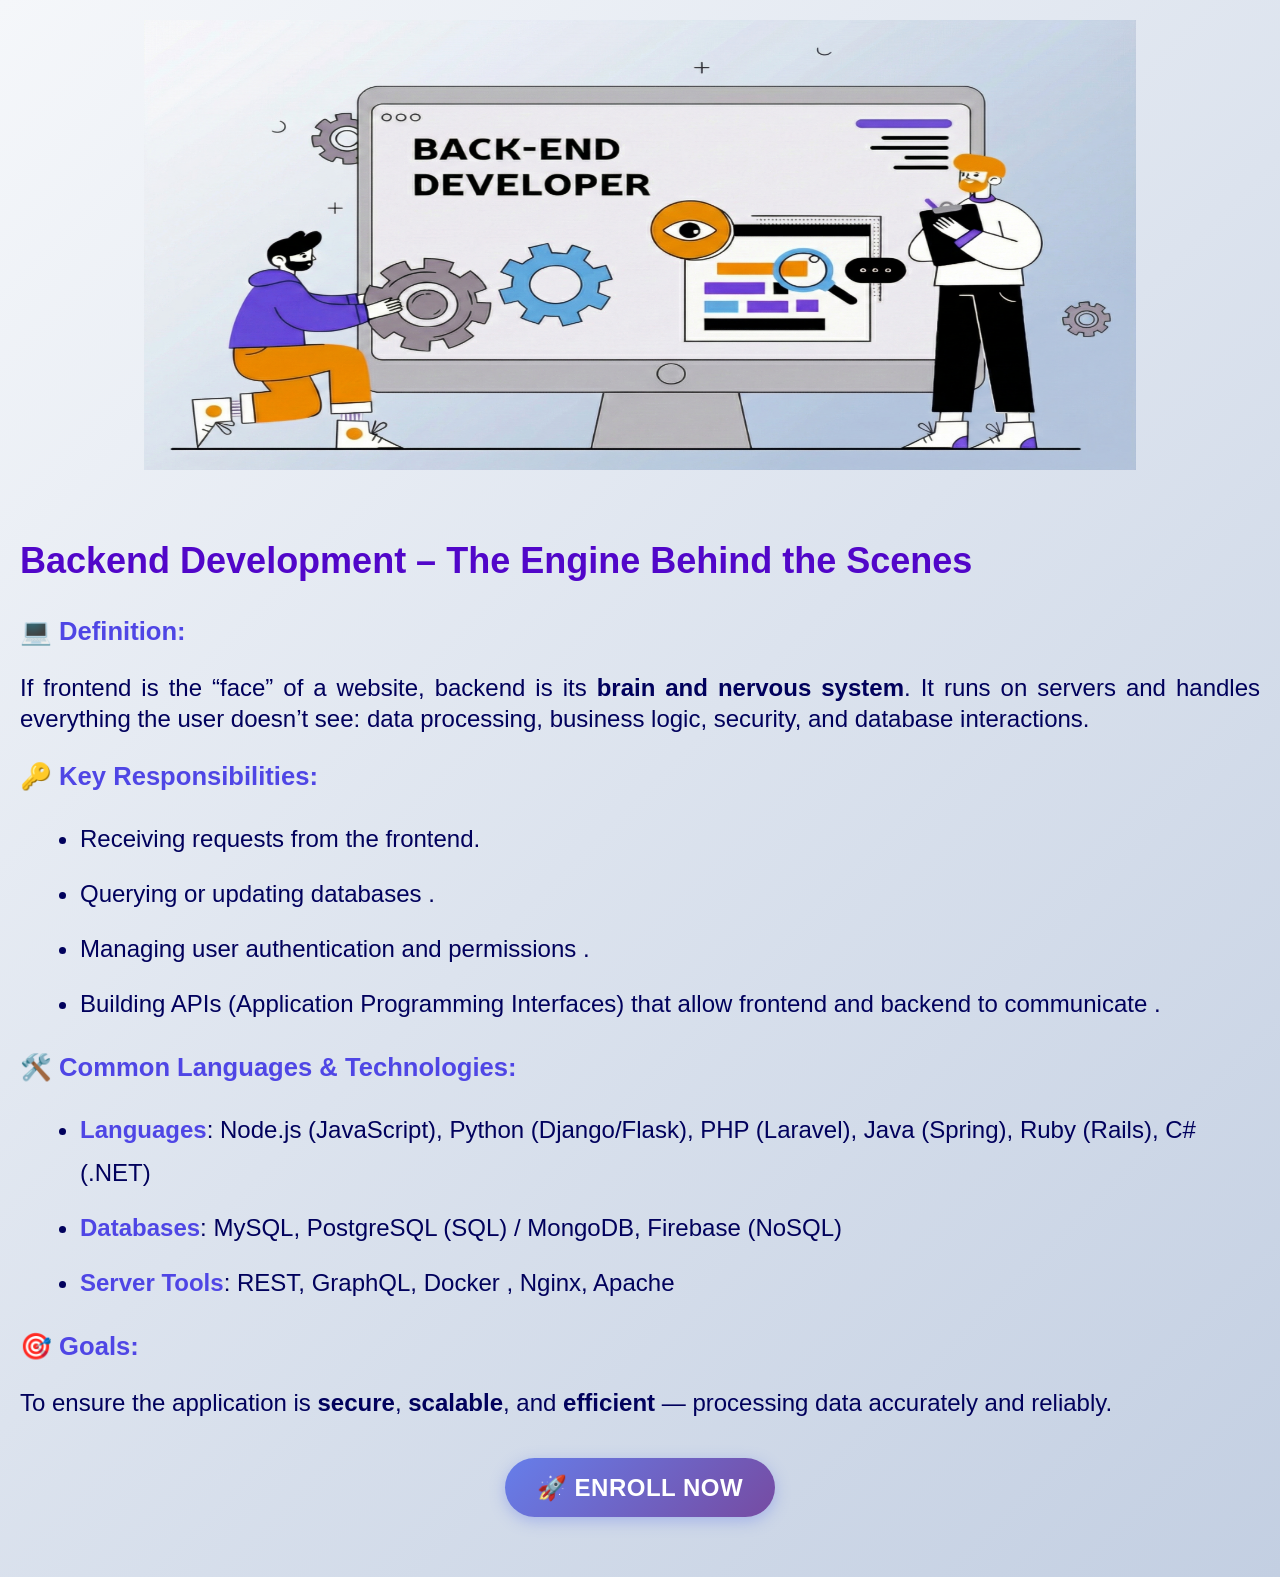
==== Backend.html @ 8411dad5 "Add files via upload" ====
<!DOCTYPE html>
<html lang="en">
<head>
    <meta charset="UTF-8">
    <meta name="viewport" content="width=device-width, initial-scale=1.0">
    <title>Backend Development</title>
        <style>
        body {
            font-family: 'Segoe UI', Tahoma, Geneva, Verdana, sans-serif;
            font-size: 1.1rem;
            line-height: 1.3;
            margin: 0;
            padding: 20px;
            background: linear-gradient(135deg, #f5f7fa 0%, #c3cfe2 100%);
        }

        /* Section Headings */
        h3 {
            color: #4F46E5;
            font-size: 1.6rem;
            margin:25px 0 15px ;
            display: flex;
            align-items: center;
        }

        /* Paragraphs */
        p {
            color: rgb(1, 1, 92);
            margin-bottom: 20px;
            text-align: justify;
        }

        /* Lists */
        ul {
            color: rgb(1, 1, 92);
            margin-left: 20px;
            margin-bottom: 25px;
        }

        ul li {
            margin-bottom: 12px;
            line-height: 1.8;
        }

        ul li strong {
            color: #4F46E5;
        }

    </style>
</head>
<body style="font-size:x-large ;">
    <div align="center">
          <img src="Images/p2.png" alt="Backend Development" title="Backend Development" width="80%" height="450px">
    </div>
<br>
    <div >
        <h2 style="color: rgb(81, 6, 201);">Backend Development – The Engine Behind the Scenes </h2>
    <h3>💻 Definition:</h3>
    <p>
        If frontend is the “face” of a website, backend is its <strong>brain and nervous system</strong>. 
        It runs on servers and handles everything the user doesn’t see: data processing, business logic, 
        security, and database interactions.
    </p>

    <h3>🔑 Key Responsibilities:</h3>
    <ul>
        <li>Receiving requests from the frontend.</li>
        <li>Querying or updating databases .</li>
        <li>Managing user authentication and permissions .</li>
        <li>Building APIs (Application Programming Interfaces) that allow frontend and backend to communicate .</li>
    </ul>

    <h3>🛠️ Common Languages & Technologies:</h3>
    <ul>
        <li><strong>Languages</strong>: Node.js (JavaScript), Python (Django/Flask), PHP (Laravel), Java (Spring), Ruby (Rails), C# (.NET)</li>
        <li><strong>Databases</strong>: MySQL, PostgreSQL (SQL)  / MongoDB, Firebase (NoSQL)</li>
        <li><strong>Server Tools</strong>: REST, GraphQL, Docker , Nginx, Apache</li>
    </ul>

    <h3>🎯 Goals:</h3>
    <p>
        To ensure the application is <strong>secure</strong>, <strong>scalable</strong>, and <strong>efficient</strong> — 
        processing data accurately and reliably.
    </p>

    <div style="text-align: center; margin: 40px 0;">
    <a href="#" 
       style="
           display: inline-block;
           background: linear-gradient(135deg, #667eea, #764ba2);
           color: white;
           padding: 14px 32px;
           font-size: 1.5rem;
           font-weight: bold;
           text-decoration: none;
           border-radius: 50px;
           box-shadow: 0 4px 15px rgba(102, 126, 234, 0.4);
           transition: all 0.3s ease;
           letter-spacing: 0.5px;
           text-transform: uppercase;
       "
       onmouseover="this.style.transform='scale(1.05)'; this.style.boxShadow='0 6px 20px rgba(102, 126, 234, 0.6)'"
       onmouseout="this.style.transform='scale(1)'; this.style.boxShadow='0 4px 15px rgba(102, 126, 234, 0.4)'">
        🚀 Enroll Now
    </a>
</div>
    </div>
</body>
</html>
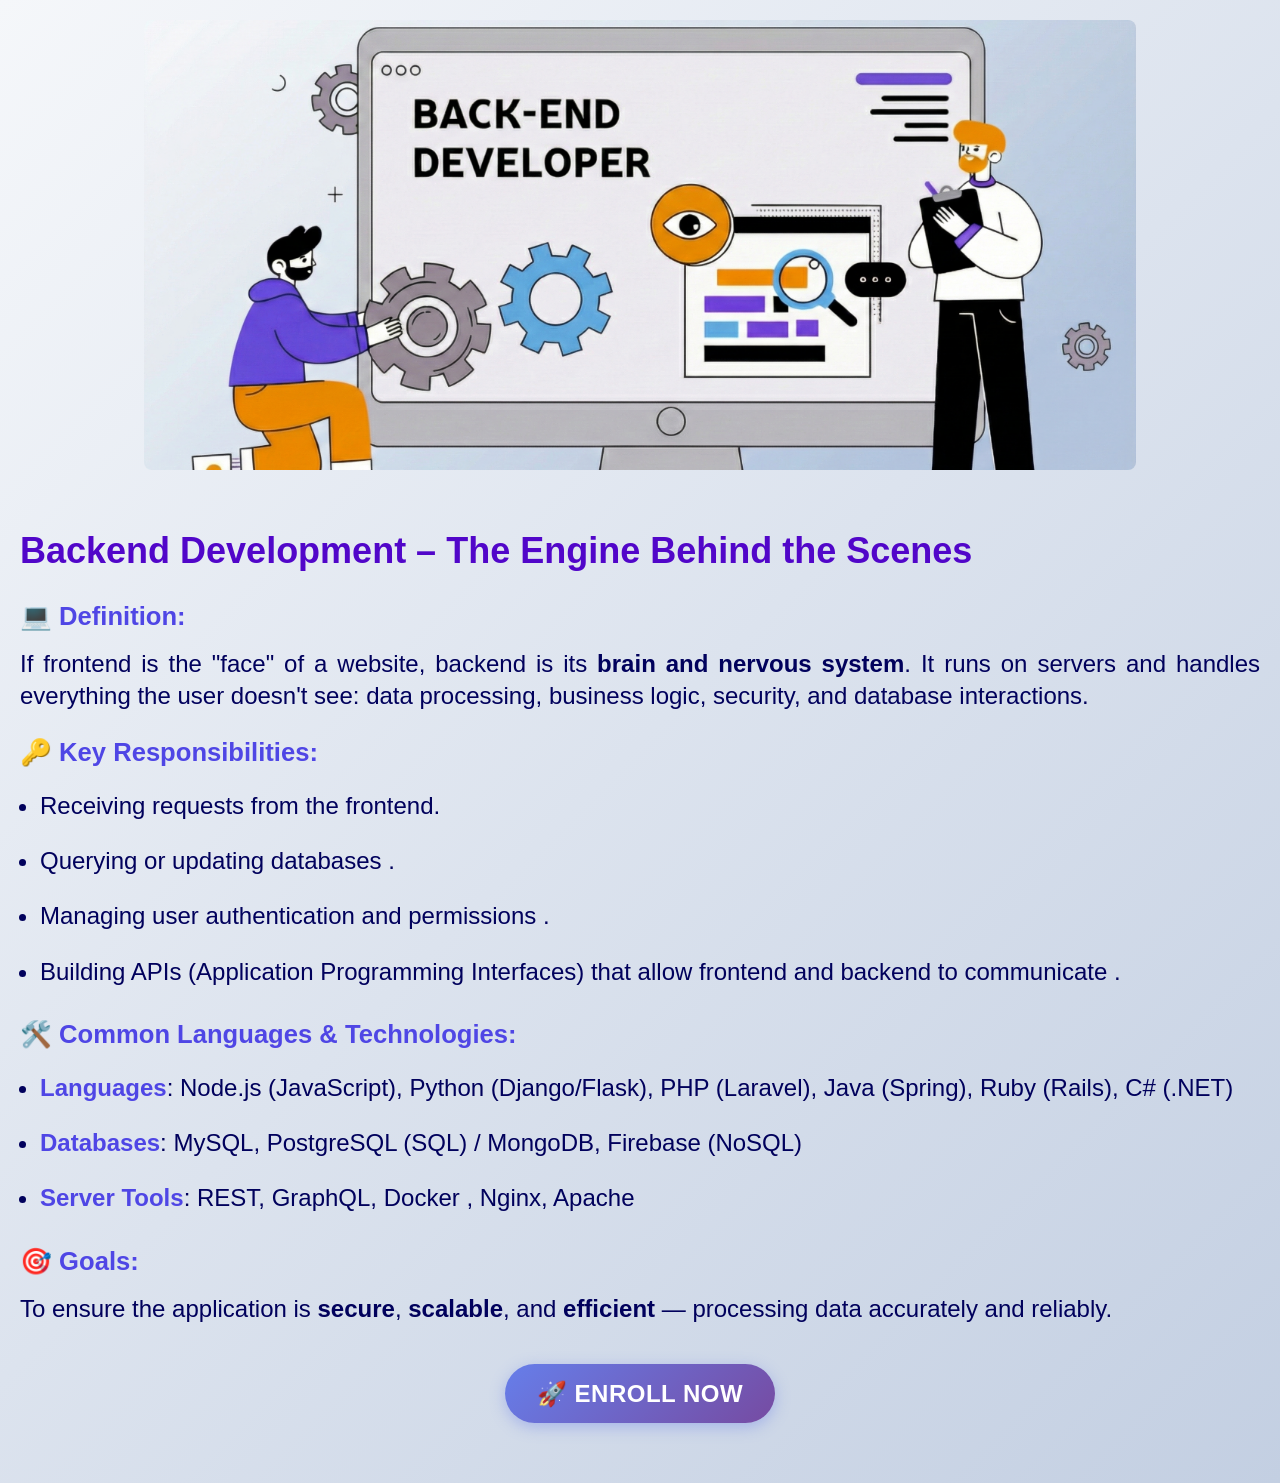
==== commit a7f6cab1: "Update Backend.html" ====
--- a/Backend.html
+++ b/Backend.html
@@ -4,106 +4,48 @@
     <meta charset="UTF-8">
     <meta name="viewport" content="width=device-width, initial-scale=1.0">
     <title>Backend Development</title>
-        <style>
-        body {
-            font-family: 'Segoe UI', Tahoma, Geneva, Verdana, sans-serif;
-            font-size: 1.1rem;
-            line-height: 1.3;
-            margin: 0;
-            padding: 20px;
-            background: linear-gradient(135deg, #f5f7fa 0%, #c3cfe2 100%);
-        }
+    <link rel="stylesheet" href="CSS/style.css">
+</head>
+<body class="inner-page-body">
 
-        /* Section Headings */
-        h3 {
-            color: #4F46E5;
-            font-size: 1.6rem;
-            margin:25px 0 15px ;
-            display: flex;
-            align-items: center;
-        }
+    <div class="inner-hero">
+        <img src="Images/p2.png" alt="Backend Development" title="Backend Development">
+    </div>
+    <br>
+    <div>
+        <h2>Backend Development – The Engine Behind the Scenes</h2>
+        <h3>💻 Definition:</h3>
+        <p>
+            If frontend is the "face" of a website, backend is its <strong>brain and nervous system</strong>. 
+            It runs on servers and handles everything the user doesn't see: data processing, business logic, 
+            security, and database interactions.
+        </p>
 
-        /* Paragraphs */
-        p {
-            color: rgb(1, 1, 92);
-            margin-bottom: 20px;
-            text-align: justify;
-        }
+        <h3>🔑 Key Responsibilities:</h3>
+        <ul>
+            <li>Receiving requests from the frontend.</li>
+            <li>Querying or updating databases .</li>
+            <li>Managing user authentication and permissions .</li>
+            <li>Building APIs (Application Programming Interfaces) that allow frontend and backend to communicate .</li>
+        </ul>
 
-        /* Lists */
-        ul {
-            color: rgb(1, 1, 92);
-            margin-left: 20px;
-            margin-bottom: 25px;
-        }
+        <h3>🛠️ Common Languages & Technologies:</h3>
+        <ul>
+            <li><strong>Languages</strong>: Node.js (JavaScript), Python (Django/Flask), PHP (Laravel), Java (Spring), Ruby (Rails), C# (.NET)</li>
+            <li><strong>Databases</strong>: MySQL, PostgreSQL (SQL)  / MongoDB, Firebase (NoSQL)</li>
+            <li><strong>Server Tools</strong>: REST, GraphQL, Docker , Nginx, Apache</li>
+        </ul>
 
-        ul li {
-            margin-bottom: 12px;
-            line-height: 1.8;
-        }
+        <h3>🎯 Goals:</h3>
+        <p>
+            To ensure the application is <strong>secure</strong>, <strong>scalable</strong>, and <strong>efficient</strong> — 
+            processing data accurately and reliably.
+        </p>
 
-        ul li strong {
-            color: #4F46E5;
-        }
+        <div class="enroll-wrapper">
+            <a href="#" class="enroll-btn">🚀 Enroll Now</a>
+        </div>
+    </div>
 
-    </style>
-</head>
-<body style="font-size:x-large ;">
-    <div align="center">
-          <img src="Images/p2.png" alt="Backend Development" title="Backend Development" width="80%" height="450px">
-    </div>
-<br>
-    <div >
-        <h2 style="color: rgb(81, 6, 201);">Backend Development – The Engine Behind the Scenes </h2>
-    <h3>💻 Definition:</h3>
-    <p>
-        If frontend is the “face” of a website, backend is its <strong>brain and nervous system</strong>. 
-        It runs on servers and handles everything the user doesn’t see: data processing, business logic, 
-        security, and database interactions.
-    </p>
-
-    <h3>🔑 Key Responsibilities:</h3>
-    <ul>
-        <li>Receiving requests from the frontend.</li>
-        <li>Querying or updating databases .</li>
-        <li>Managing user authentication and permissions .</li>
-        <li>Building APIs (Application Programming Interfaces) that allow frontend and backend to communicate .</li>
-    </ul>
-
-    <h3>🛠️ Common Languages & Technologies:</h3>
-    <ul>
-        <li><strong>Languages</strong>: Node.js (JavaScript), Python (Django/Flask), PHP (Laravel), Java (Spring), Ruby (Rails), C# (.NET)</li>
-        <li><strong>Databases</strong>: MySQL, PostgreSQL (SQL)  / MongoDB, Firebase (NoSQL)</li>
-        <li><strong>Server Tools</strong>: REST, GraphQL, Docker , Nginx, Apache</li>
-    </ul>
-
-    <h3>🎯 Goals:</h3>
-    <p>
-        To ensure the application is <strong>secure</strong>, <strong>scalable</strong>, and <strong>efficient</strong> — 
-        processing data accurately and reliably.
-    </p>
-
-    <div style="text-align: center; margin: 40px 0;">
-    <a href="#" 
-       style="
-           display: inline-block;
-           background: linear-gradient(135deg, #667eea, #764ba2);
-           color: white;
-           padding: 14px 32px;
-           font-size: 1.5rem;
-           font-weight: bold;
-           text-decoration: none;
-           border-radius: 50px;
-           box-shadow: 0 4px 15px rgba(102, 126, 234, 0.4);
-           transition: all 0.3s ease;
-           letter-spacing: 0.5px;
-           text-transform: uppercase;
-       "
-       onmouseover="this.style.transform='scale(1.05)'; this.style.boxShadow='0 6px 20px rgba(102, 126, 234, 0.6)'"
-       onmouseout="this.style.transform='scale(1)'; this.style.boxShadow='0 4px 15px rgba(102, 126, 234, 0.4)'">
-        🚀 Enroll Now
-    </a>
-</div>
-    </div>
 </body>
-</html>+</html>
--- a/CSS/style.css
+++ b/CSS/style.css
@@ -0,0 +1,662 @@
+/* ===== Global Styles ===== */
+* {
+    margin: 0;
+    padding: 0;
+    box-sizing: border-box;
+}
+
+body {
+    margin: 0;
+    background: linear-gradient(135deg, #667eea 0%, #764ba2 100%);
+    font-family: 'Segoe UI', Tahoma, Geneva, Verdana, sans-serif;
+    min-height: 100vh;
+    position: relative;
+}
+
+/* ===== Smooth Scrolling ===== */
+html {
+    scroll-behavior: smooth;
+}
+
+/* ===== Loading Animation ===== */
+@keyframes pulse {
+    0%, 100% { opacity: 1; }
+    50% { opacity: 0.5; }
+}
+
+@keyframes fadeIn {
+    from { opacity: 0; transform: translateY(20px); }
+    to { opacity: 1; transform: translateY(0); }
+}
+
+
+/* ================================================
+   LOGIN PAGE (index.html)
+   ================================================ */
+
+.login-body {
+    font-family: 'Segoe UI', Tahoma, Geneva, Verdana, sans-serif;
+    background: linear-gradient(135deg, #667eea 0%, #764ba2 100%);
+    margin: 0;
+    padding: 0;
+    display: flex;
+    justify-content: center;
+    align-items: center;
+    min-height: 100vh;
+    color: white;
+}
+
+.login-container {
+    background: rgba(255, 255, 255, 0.95);
+    padding: 30px;
+    border-radius: 15px;
+    box-shadow: 0 8px 30px rgba(0, 0, 0, 0.15);
+    width: 600px;
+    max-width: 95vw;
+    text-align: center;
+    color: #333;
+}
+
+.login-container h2 {
+    color: #4F46E5;
+    margin-bottom: 20px;
+}
+
+.login-container input {
+    width: 90%;
+    padding: 12px;
+    margin: 10px 0;
+    border: 1px solid #ddd;
+    border-radius: 8px;
+    font-size: 14px;
+    transition: border-color 0.9s;
+}
+
+.login-container input:focus {
+    border-color: #60A5FA;
+    outline: none;
+}
+
+.login-container button {
+    width: 100%;
+    padding: 12px;
+    background: #4F46E5;
+    color: white;
+    border: none;
+    border-radius: 8px;
+    cursor: pointer;
+    font-size: 16px;
+    transition: background 0.3s;
+}
+
+.login-container button:hover {
+    background: #60A5FA;
+}
+
+.login-footer-links {
+    margin-top: 20px;
+    font-size: 14px;
+}
+
+.login-footer-links a {
+    color: #4F46E5;
+    text-decoration: none;
+    margin: 0 10px;
+}
+
+.login-footer-links a:hover {
+    text-decoration: underline;
+}
+
+/* Team Section */
+.team-section {
+    margin-top: 30px;
+    padding-top: 20px;
+    border-top: 1px solid #eee;
+}
+
+.team-section h3 {
+    text-align: center;
+    color: #4F46E5;
+    margin: 30px 0 15px;
+}
+
+.team-container {
+    display: flex;
+    justify-content: center;
+    flex-wrap: wrap;
+    gap: 20px;
+}
+
+.team-member {
+    display: flex;
+    flex-direction: column;
+    align-items: center;
+    text-align: center;
+}
+
+.avatar {
+    width: 90px;
+    height: 90px;
+    border-radius: 50%;
+    background-size: cover;
+    background-position: center;
+    border: 2px solid #e2e8f0;
+    margin-bottom: 8px;
+}
+
+.team-member p {
+    font-size: 0.95rem;
+    color: #4F46E5;
+    font-weight: 700;
+}
+
+
+/* ================================================
+   HOME PAGE (Home.html)
+   ================================================ */
+
+/* ===== Navigator Styles ===== */
+.Navigator {
+    background: linear-gradient(135deg, #ffffff 0%, #f0f4ff 100%);
+    padding: 20px 30px;
+    box-shadow: 0 4px 20px rgba(0, 0, 0, 0.1);
+    border-bottom: 4px solid #667eea;
+    display: flex;
+    align-items: center;
+    flex-wrap: wrap;
+    gap: 20px;
+    position: sticky;
+    top: 0;
+    z-index: 100;
+    backdrop-filter: blur(10px);
+}
+
+.Navigator h1 {
+    color: #4F46E5;
+    font-size: 2.5rem;
+    font-weight: 700;
+    margin-right: 30px;
+    background: linear-gradient(135deg, #667eea, #764ba2);
+    -webkit-background-clip: text;
+    -webkit-text-fill-color: transparent;
+    background-clip: text;
+    text-shadow: 2px 2px 4px rgba(0, 0, 0, 0.05);
+}
+
+.Navigator a {
+    display: flex;
+    align-items: center;
+    gap: 10px;
+    color: #4F46E5;
+    text-decoration: none;
+    font-size: 1rem;
+    font-weight: 600;
+    padding: 12px 20px;
+    border-radius: 12px;
+    transition: all 0.3s ease;
+    background: rgba(255, 255, 255, 0.5);
+    border: 2px solid transparent;
+    margin-left: 0;
+}
+
+.Navigator a:hover {
+    background: linear-gradient(135deg, #667eea, #764ba2);
+    color: white;
+    transform: translateY(-3px);
+    box-shadow: 0 6px 20px rgba(102, 126, 234, 0.4);
+    border-color: white;
+}
+
+.Navigator a img {
+    width: 45px;
+    height: 45px;
+    transition: transform 0.3s ease;
+    filter: drop-shadow(0 2px 4px rgba(0, 0, 0, 0.1));
+}
+
+.Navigator a:hover img {
+    transform: rotate(360deg) scale(1.1);
+}
+
+/* ===== Content Section ===== */
+.content {
+    background: rgba(255, 255, 255, 0.95);
+    backdrop-filter: blur(20px);
+    margin: 30px auto;
+    width: 85%;
+    max-width: 1400px;
+    padding: 30px;
+    border-radius: 20px;
+    box-shadow: 0 10px 40px rgba(0, 0, 0, 0.15);
+    animation: fadeIn 0.6s ease;
+}
+
+.content:hover {
+    box-shadow: 0 15px 50px rgba(102, 126, 234, 0.2);
+    transition: box-shadow 0.3s ease;
+}
+
+#inner_head {
+    color: #764ba2;
+    text-align: center;
+    font-size: 2.5rem;
+    font-weight: 700;
+    margin-bottom: 25px;
+    background: linear-gradient(135deg, #667eea, #764ba2);
+    -webkit-background-clip: text;
+    -webkit-text-fill-color: transparent;
+    background-clip: text;
+    position: relative;
+    padding-bottom: 15px;
+}
+
+#inner_head::after {
+    content: '';
+    position: absolute;
+    bottom: 0;
+    left: 50%;
+    transform: translateX(-50%);
+    width: 100px;
+    height: 4px;
+    background: linear-gradient(90deg, #667eea, #764ba2);
+    border-radius: 2px;
+}
+
+#ContentFrame {
+    width: 100%;
+    height: 1520px;
+    border: none;
+    border-radius: 15px;
+    box-shadow: 0 4px 15px rgba(0, 0, 0, 0.1);
+    background: #c3cfe2;
+}
+
+/* ===== Footer Styles ===== */
+.footer {
+    margin-top: 40px;
+    background: linear-gradient(135deg, #ffffff 0%, #f0f4ff 100%);
+    padding: 30px 20px;
+    text-align: center;
+    border-top: 4px solid #667eea;
+    box-shadow: 0 -4px 20px rgba(0, 0, 0, 0.1);
+}
+
+.footer-links {
+    margin-bottom: 20px;
+    display: flex;
+    justify-content: center;
+    flex-wrap: wrap;
+    gap: 15px;
+}
+
+.footer-links a {
+    color: #4F46E5;
+    text-decoration: none;
+    font-size: 0.95rem;
+    font-weight: 600;
+    padding: 8px 16px;
+    border-radius: 8px;
+    transition: all 0.3s ease;
+    position: relative;
+}
+
+.footer-links a::before {
+    content: '';
+    position: absolute;
+    bottom: 0;
+    left: 0;
+    width: 0;
+    height: 2px;
+    background: linear-gradient(90deg, #667eea, #764ba2);
+    transition: width 0.3s ease;
+}
+
+.footer-links a:hover::before {
+    width: 100%;
+}
+
+.footer-links a:hover {
+    color: #764ba2;
+    transform: translateY(-2px);
+}
+
+.footer-links a:not(:last-child)::after {
+    content: "|";
+    color: #cbd5e1;
+    margin-left: 15px;
+    font-weight: 300;
+}
+
+.footer-copyright {
+    color: #64748b;
+    font-size: 0.9rem;
+    font-weight: 500;
+    margin-top: 15px;
+    padding-top: 15px;
+    border-top: 1px solid #e2e8f0;
+}
+
+
+/* ================================================
+   INNER PAGES (Frontend.html, Backend.html, Fullstack.html)
+   ================================================ */
+
+.inner-page-body {
+    font-family: 'Segoe UI', Tahoma, Geneva, Verdana, sans-serif;
+    font-size: x-large;
+    line-height: 1.3;
+    margin: 0;
+    padding: 20px;
+    background: linear-gradient(135deg, #f5f7fa 0%, #c3cfe2 100%);
+}
+
+.inner-page-body h2 {
+    color: rgb(81, 6, 201);
+}
+
+.inner-page-body h3 {
+    color: #4F46E5;
+    font-size: 1.6rem;
+    margin: 25px 0 15px;
+    display: flex;
+    align-items: center;
+}
+
+.inner-page-body p {
+    color: rgb(1, 1, 92);
+    margin-bottom: 20px;
+    text-align: justify;
+}
+
+.inner-page-body ul {
+    color: rgb(1, 1, 92);
+    margin-left: 20px;
+    margin-bottom: 25px;
+}
+
+.inner-page-body ul li {
+    margin-bottom: 12px;
+    line-height: 1.8;
+}
+
+.inner-page-body ul li strong {
+    color: #4F46E5;
+}
+
+/* Hero image on inner pages */
+.inner-hero {
+    text-align: center;
+    margin-bottom: 20px;
+}
+
+.inner-hero img {
+    width: 80%;
+    height: 450px;
+    object-fit: cover;
+    border-radius: 8px;
+}
+
+/* Enroll button */
+.enroll-wrapper {
+    text-align: center;
+    margin: 40px 0;
+}
+
+.enroll-btn {
+    display: inline-block;
+    background: linear-gradient(135deg, #667eea, #764ba2);
+    color: white;
+    padding: 14px 32px;
+    font-size: 1.5rem;
+    font-weight: bold;
+    text-decoration: none;
+    border-radius: 50px;
+    box-shadow: 0 4px 15px rgba(102, 126, 234, 0.4);
+    transition: all 0.3s ease;
+    letter-spacing: 0.5px;
+    text-transform: uppercase;
+}
+
+.enroll-btn:hover {
+    transform: scale(1.05);
+    box-shadow: 0 6px 20px rgba(102, 126, 234, 0.6);
+}
+
+
+/* ================================================
+   RESPONSIVE DESIGN
+   ================================================ */
+
+/* ---- Large tablets / small desktops (max 1024px) ---- */
+@media (max-width: 1024px) {
+    .Navigator {
+        justify-content: center;
+    }
+
+    .Navigator h1 {
+        font-size: 2rem;
+        margin-right: 15px;
+        width: 100%;
+        text-align: center;
+    }
+
+    .content {
+        width: 90%;
+        padding: 20px;
+    }
+
+    #inner_head {
+        font-size: 2rem;
+    }
+
+    .login-container {
+        width: 85%;
+    }
+
+    .inner-hero img {
+        width: 90%;
+        height: 350px;
+    }
+}
+
+/* ---- Tablets (max 768px) ---- */
+@media (max-width: 768px) {
+    .Navigator {
+        padding: 15px;
+        justify-content: center;
+    }
+
+    .Navigator h1 {
+        font-size: 1.5rem;
+        width: 100%;
+        text-align: center;
+        margin-right: 0;
+    }
+
+    .Navigator a {
+        font-size: 0.85rem;
+        padding: 10px 15px;
+        margin: 5px;
+    }
+
+    .Navigator a img {
+        width: 35px;
+        height: 35px;
+    }
+
+    .content {
+        width: 95%;
+        padding: 15px;
+        margin: 20px auto;
+    }
+
+    #inner_head {
+        font-size: 1.5rem;
+    }
+
+    #ContentFrame {
+        height: 1200px;
+    }
+
+    .footer-links {
+        flex-direction: column;
+        gap: 10px;
+        align-items: center;
+    }
+
+    .footer-links a:not(:last-child)::after {
+        display: none;
+    }
+
+    .login-container {
+        width: 90%;
+        padding: 25px 20px;
+    }
+
+    .inner-page-body {
+        font-size: large;
+        padding: 15px;
+    }
+
+    .inner-page-body h3 {
+        font-size: 1.3rem;
+    }
+
+    .inner-hero img {
+        width: 100%;
+        height: 260px;
+    }
+
+    .enroll-btn {
+        font-size: 1.2rem;
+        padding: 12px 24px;
+    }
+
+    .team-container {
+        gap: 15px;
+    }
+
+    .avatar {
+        width: 70px;
+        height: 70px;
+    }
+}
+
+/* ---- Mobile phones (max 480px) ---- */
+@media (max-width: 480px) {
+    .Navigator {
+        padding: 10px;
+        gap: 8px;
+    }
+
+    .Navigator h1 {
+        font-size: 1.3rem;
+    }
+
+    .Navigator a {
+        font-size: 0.78rem;
+        padding: 8px 10px;
+    }
+
+    .Navigator a img {
+        width: 28px;
+        height: 28px;
+    }
+
+    .content {
+        width: 98%;
+        padding: 12px;
+        margin: 12px auto;
+        border-radius: 12px;
+    }
+
+    #inner_head {
+        font-size: 1.3rem;
+    }
+
+    #ContentFrame {
+        height: 1050px;
+    }
+
+    .login-container {
+        width: 95%;
+        padding: 20px 15px;
+        border-radius: 12px;
+    }
+
+    .login-container h2 {
+        font-size: 1.2rem;
+    }
+
+    .login-container input {
+        width: 100%;
+        font-size: 13px;
+    }
+
+    .inner-page-body {
+        font-size: medium;
+        padding: 12px;
+    }
+
+    .inner-page-body h2 {
+        font-size: 1.4rem;
+    }
+
+    .inner-page-body h3 {
+        font-size: 1.1rem;
+    }
+
+    .inner-hero img {
+        width: 100%;
+        height: 200px;
+    }
+
+    .enroll-btn {
+        font-size: 1rem;
+        padding: 10px 20px;
+    }
+
+    .footer {
+        padding: 20px 15px;
+    }
+
+    .footer-links a {
+        font-size: 0.85rem;
+        padding: 6px 10px;
+    }
+
+    .team-container {
+        gap: 12px;
+    }
+
+    .avatar {
+        width: 60px;
+        height: 60px;
+    }
+
+    .team-member p {
+        font-size: 0.82rem;
+    }
+}
+
+/* ---- Very small phones (max 360px) ---- */
+@media (max-width: 360px) {
+    .Navigator a {
+        font-size: 0.7rem;
+        padding: 6px 8px;
+    }
+
+    .Navigator h1 {
+        font-size: 1.1rem;
+    }
+
+    #ContentFrame {
+        height: 950px;
+    }
+
+    .enroll-btn {
+        font-size: 0.9rem;
+        padding: 8px 16px;
+    }
+}
